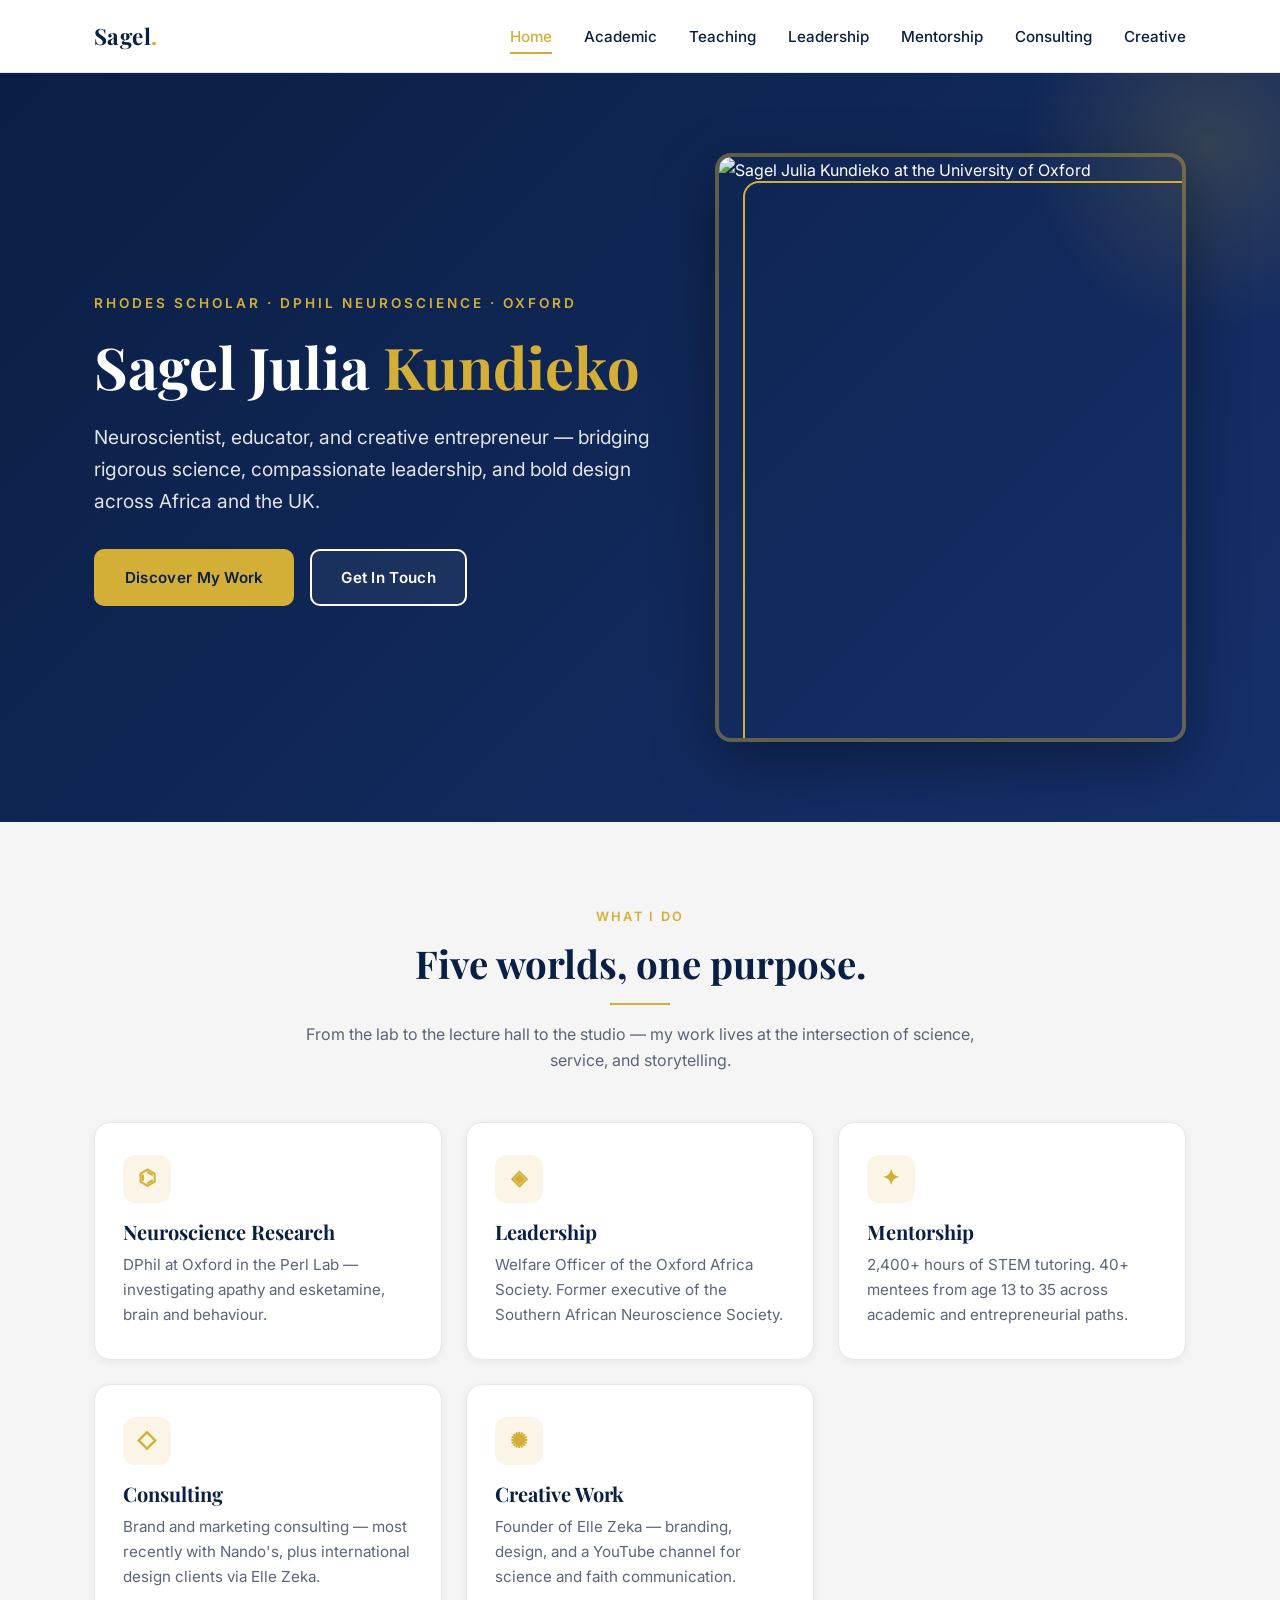
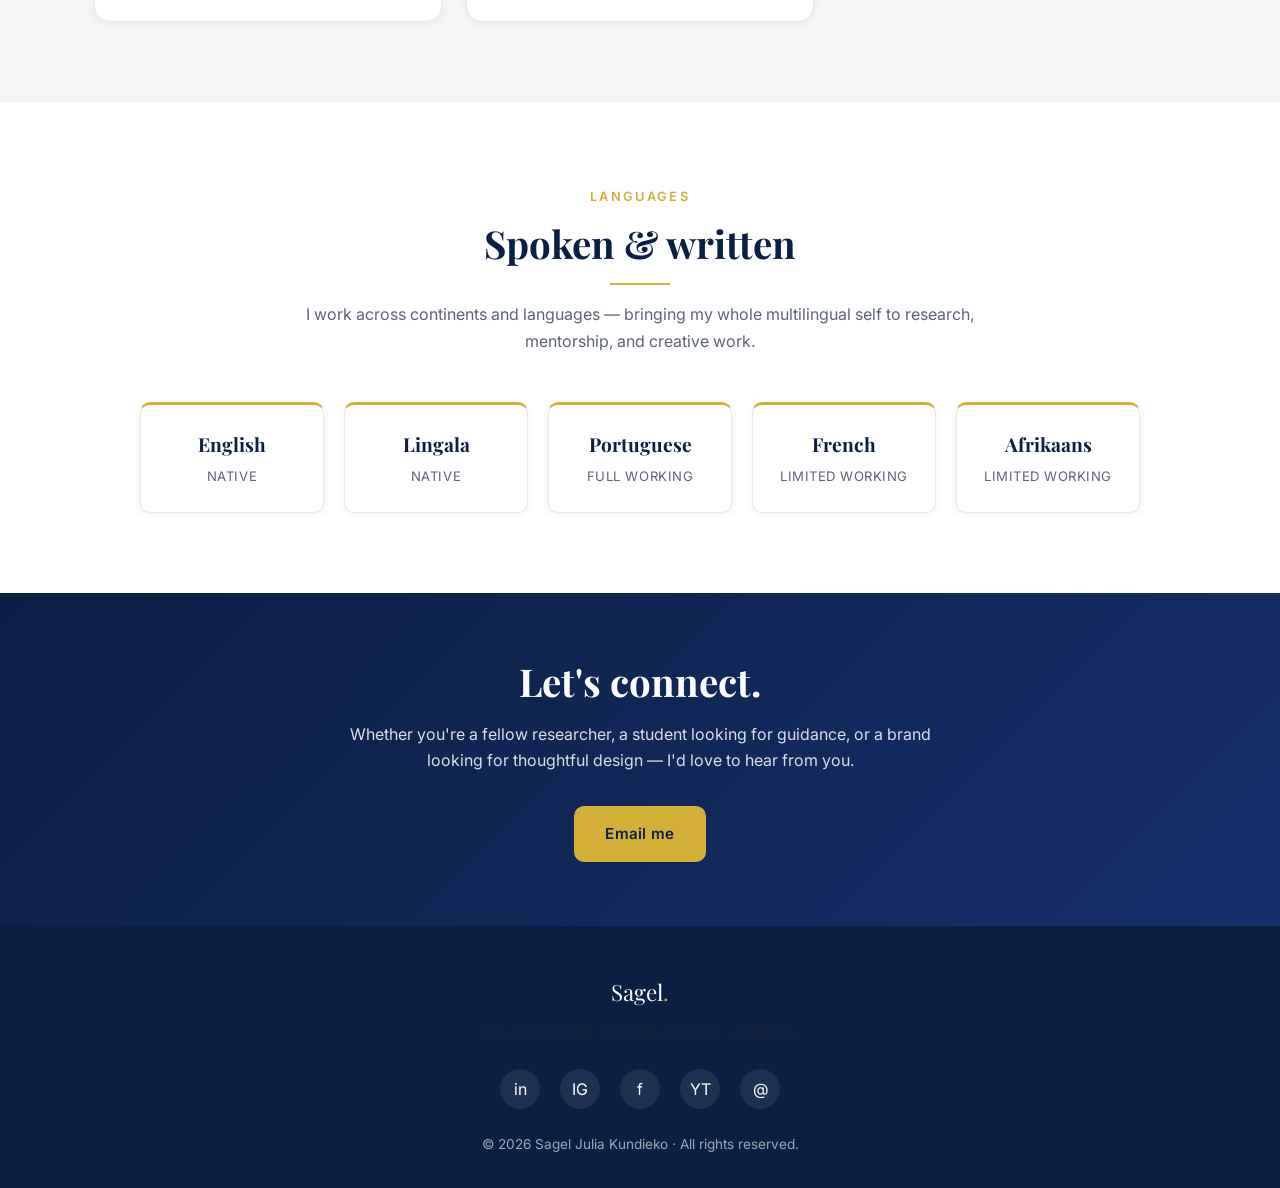
==== index.html @ 95f25abe "Add files via upload" ====
<!DOCTYPE html>
<html lang="en">
<head>
  <meta charset="UTF-8" />
  <meta name="viewport" content="width=device-width, initial-scale=1.0" />
  <meta name="description" content="Sagel Julia Kundieko — Rhodes Scholar, DPhil Neuroscience candidate at Oxford, educator, mentor, consultant, and creative entrepreneur." />
  <meta name="theme-color" content="#0A1F44" />
  <link rel="canonical" href="https://sagelle.github.io/" />
  <link rel="icon" type="image/svg+xml" href="assets/favicon.svg" />

  <!-- Open Graph -->
  <meta property="og:type" content="website" />
  <meta property="og:url" content="https://sagelle.github.io/" />
  <meta property="og:title" content="Sagel Julia Kundieko · Neuroscientist · Rhodes Scholar" />
  <meta property="og:description" content="Rhodes Scholar, DPhil Neuroscience candidate at Oxford. Researcher, educator, mentor, and creative entrepreneur." />
  <meta property="og:image" content="https://sagelle.github.io/assets/sagel-cover.jpg" />
  <meta property="og:image:alt" content="Sagel Julia Kundieko at the University of Oxford" />

  <!-- Twitter -->
  <meta name="twitter:card" content="summary_large_image" />
  <meta name="twitter:title" content="Sagel Julia Kundieko · Neuroscientist · Rhodes Scholar" />
  <meta name="twitter:description" content="Rhodes Scholar, DPhil Neuroscience candidate at Oxford. Researcher, educator, mentor, and creative entrepreneur." />
  <meta name="twitter:image" content="https://sagelle.github.io/assets/sagel-cover.jpg" />

  <title>Sagel Julia Kundieko · Neuroscientist · Rhodes Scholar · Creative</title>

  <link rel="preconnect" href="https://fonts.googleapis.com">
  <link rel="preconnect" href="https://fonts.gstatic.com" crossorigin>
  <link rel="preload" as="image" href="assets/sagel-cover.jpg" />
  <link href="https://fonts.googleapis.com/css2?family=Inter:wght@400;500;600&family=Playfair+Display:wght@600;700&display=swap" rel="stylesheet">
  <link rel="stylesheet" href="styles.css">

  <!-- Person schema for search engines -->
  <script type="application/ld+json">
  {
    "@context": "https://schema.org",
    "@type": "Person",
    "name": "Sagel Julia Kundieko",
    "url": "https://sagelle.github.io",
    "image": "https://sagelle.github.io/assets/sagel-cover.jpg",
    "jobTitle": "DPhil Candidate in Neuroscience",
    "affiliation": { "@type": "Organization", "name": "University of Oxford" },
    "alumniOf": [
      { "@type": "CollegeOrUniversity", "name": "University of Oxford" },
      { "@type": "CollegeOrUniversity", "name": "University of Cape Town" }
    ],
    "award": ["Rhodes Scholarship", "Clarendon Fund Scholarship", "Mandela Rhodes Scholarship"],
    "sameAs": [
      "https://www.linkedin.com/in/sagel-julia-kundieko/",
      "https://www.instagram.com/sageljulia/",
      "https://www.facebook.com/sagel.julia",
      "https://www.youtube.com/@sageljuliakundieko",
      "https://www.rhodeshouse.ox.ac.uk/scholar-community/rhodes-scholar-bios/rhodes-scholars-class-of-2024/sagel-kundieko/",
      "https://www.mandelarhodes.org/scholarship/scholars/sagel-kundieko/"
    ]
  }
  </script>
</head>
<body>
  <a href="#main-content" class="skip-link">Skip to main content</a>

  <!-- ============ NAVIGATION ============ -->
  <nav class="nav" aria-label="Main navigation">
    <div class="container nav__inner">
      <a class="nav__brand" href="index.html">Sagel<span>.</span></a>
      <button class="nav__toggle" aria-label="Open menu" aria-expanded="false" aria-controls="primary-menu">☰</button>
      <ul class="nav__links" id="primary-menu">
        <li><a href="index.html">Home</a></li>
        <li><a href="academic.html">Academic</a></li>
        <li><a href="teaching.html">Teaching</a></li>
        <li><a href="leadership.html">Leadership</a></li>
        <li><a href="mentorship.html">Mentorship</a></li>
        <li><a href="consulting.html">Consulting</a></li>
        <li><a href="ellezeka.html">Creative</a></li>
      </ul>
    </div>
  </nav>

  <main id="main-content">
    <!-- ============ HERO ============ -->
    <header class="hero hero--with-image" id="top">
      <div class="container hero__grid">
        <div class="hero__content">
          <span class="hero__eyebrow">Rhodes Scholar · DPhil Neuroscience · Oxford</span>
          <h1>Sagel Julia <span>Kundieko</span></h1>
          <p class="hero__tagline">
            Neuroscientist, educator, and creative entrepreneur — bridging rigorous science,
            compassionate leadership, and bold design across Africa and the UK.
          </p>
          <div class="hero__cta">
            <a href="#what-i-do" class="btn btn--gold">Discover My Work</a>
            <a href="#connect" class="btn btn--outline">Get In Touch</a>
          </div>
        </div>
        <div class="hero__image">
          <img src="assets/sagel-cover.jpg"
               alt="Sagel Julia Kundieko at the University of Oxford"
               width="800" height="1000" loading="eager" fetchpriority="high" />
          <div class="hero__image-frame" aria-hidden="true"></div>
        </div>
      </div>
    </header>

    <!-- ============ KEY HIGHLIGHTS ============ -->
    <section class="section section--alt" id="what-i-do">
      <div class="container">
        <div class="section-head">
          <span class="eyebrow">What I do</span>
          <h2>Five worlds, one purpose.</h2>
          <hr class="divider-gold">
          <p>From the lab to the lecture hall to the studio — my work lives at the intersection of science, service, and storytelling.</p>
        </div>

        <div class="grid grid--3">
          <article class="card">
            <div class="card__icon" aria-hidden="true">⌬</div>
            <h3>Neuroscience Research</h3>
            <p>DPhil at Oxford in the Perl Lab — investigating apathy and esketamine, brain and behaviour.</p>
          </article>
          <article class="card">
            <div class="card__icon" aria-hidden="true">◈</div>
            <h3>Leadership</h3>
            <p>Welfare Officer of the Oxford Africa Society. Former executive of the Southern African Neuroscience Society.</p>
          </article>
          <article class="card">
            <div class="card__icon" aria-hidden="true">✦</div>
            <h3>Mentorship</h3>
            <p>2,400+ hours of STEM tutoring. 40+ mentees from age 13 to 35 across academic and entrepreneurial paths.</p>
          </article>
          <article class="card">
            <div class="card__icon" aria-hidden="true">◇</div>
            <h3>Consulting</h3>
            <p>Brand and marketing consulting — most recently with Nando's, plus international design clients via Elle Zeka.</p>
          </article>
          <article class="card">
            <div class="card__icon" aria-hidden="true">✺</div>
            <h3>Creative Work</h3>
            <p>Founder of Elle Zeka — branding, design, and a YouTube channel for science and faith communication.</p>
          </article>
        </div>
      </div>
    </section>

    <!-- ============ LANGUAGES ============ -->
    <section class="section" id="languages">
      <div class="container">
        <div class="section-head">
          <span class="eyebrow">Languages</span>
          <h2>Spoken &amp; written</h2>
          <hr class="divider-gold">
          <p>I work across continents and languages — bringing my whole multilingual self to research, mentorship, and creative work.</p>
        </div>

        <div class="languages">
          <div class="language">
            <div class="language__name">English</div>
            <div class="language__level">Native</div>
          </div>
          <div class="language">
            <div class="language__name">Lingala</div>
            <div class="language__level">Native</div>
          </div>
          <div class="language">
            <div class="language__name">Portuguese</div>
            <div class="language__level">Full Working</div>
          </div>
          <div class="language">
            <div class="language__name">French</div>
            <div class="language__level">Limited Working</div>
          </div>
          <div class="language">
            <div class="language__name">Afrikaans</div>
            <div class="language__level">Limited Working</div>
          </div>
        </div>
      </div>
    </section>

    <!-- ============ CTA ============ -->
    <section class="cta-banner" id="connect">
      <div class="container">
        <h2>Let's connect.</h2>
        <p>Whether you're a fellow researcher, a student looking for guidance, or a brand looking for thoughtful design — I'd love to hear from you.</p>
        <a href="mailto:sagelkundieko@gmail.com" class="btn btn--gold">Email me</a>
      </div>
    </section>
  </main>

  <!-- ============ FOOTER ============ -->
  <footer class="footer">
    <div class="container">
      <div class="footer__brand">Sagel<span>.</span></div>
      <p>Neuroscientist · Rhodes Scholar · Creative</p>
      <ul class="footer__socials">
        <li><a href="https://www.linkedin.com/in/sagel-julia-kundieko/" target="_blank" rel="noopener noreferrer" aria-label="LinkedIn">in</a></li>
        <li><a href="https://www.instagram.com/sageljulia/" target="_blank" rel="noopener noreferrer" aria-label="Instagram">IG</a></li>
        <li><a href="https://www.facebook.com/sagel.julia" target="_blank" rel="noopener noreferrer" aria-label="Facebook">f</a></li>
        <li><a href="https://www.youtube.com/@sageljuliakundieko" target="_blank" rel="noopener noreferrer" aria-label="YouTube">YT</a></li>
        <li><a href="mailto:sagelkundieko@gmail.com" aria-label="Email">@</a></li>
      </ul>
      <p class="footer__copy">© <span id="year"></span> Sagel Julia Kundieko · All rights reserved.</p>
    </div>
  </footer>

  <script src="script.js"></script>
</body>
</html>
---- styles.css ----
/* =========================================================
   SAGELLE — Personal Website
   Shared stylesheet
   Palette: Gold #D4AF37 · Deep Blue #0A1F44 · White · Light Grey #F5F5F5
   Fonts:   Playfair Display (headings) · Inter (body)
   ========================================================= */

/* ---------- 1. CSS Variables (theme tokens) ---------- */
:root {
  --gold: #D4AF37;
  --gold-soft: #e8cf7a;
  --blue: #0A1F44;
  --blue-light: #16306b;
  --white: #FFFFFF;
  --grey: #F5F5F5;
  --grey-mid: #e5e7eb;
  --text: #1a2238;
  --muted: #5b6478;

  --font-serif: 'Playfair Display', Georgia, serif;
  --font-sans:  'Inter', -apple-system, BlinkMacSystemFont, 'Segoe UI', sans-serif;

  --radius: 10px;
  --radius-lg: 16px;
  --shadow-sm: 0 2px 8px rgba(10, 31, 68, 0.06);
  --shadow-md: 0 8px 24px rgba(10, 31, 68, 0.10);
  --shadow-lg: 0 16px 40px rgba(10, 31, 68, 0.14);

  --container: 1140px;
  --transition: 0.25s ease;
}

/* ---------- 2. Reset & base ---------- */
* { margin: 0; padding: 0; box-sizing: border-box; }

html { scroll-behavior: smooth; }
body, html { overflow-x: hidden; }

/* Skip-to-content link (accessibility) */
.skip-link {
  position: absolute;
  top: -100px;
  left: 1rem;
  background: var(--gold);
  color: var(--blue);
  padding: 0.75rem 1.25rem;
  border-radius: 6px;
  font-weight: 600;
  z-index: 1000;
  transition: top 0.2s ease;
  text-decoration: none;
}
.skip-link:focus {
  top: 1rem;
  outline: 3px solid var(--blue);
  outline-offset: 2px;
}

/* Visible focus styles for keyboard users */
*:focus-visible {
  outline: 3px solid var(--gold);
  outline-offset: 2px;
  border-radius: 4px;
}
.btn:focus-visible,
.nav__links a:focus-visible {
  outline-offset: 4px;
}

body {
  font-family: var(--font-sans);
  color: var(--text);
  background: var(--white);
  line-height: 1.65;
  font-size: 16px;
  -webkit-font-smoothing: antialiased;
}

img { max-width: 100%; display: block; }
a { color: inherit; text-decoration: none; transition: color var(--transition); }
a:hover { color: var(--gold); }

h1, h2, h3, h4 {
  font-family: var(--font-serif);
  color: var(--blue);
  line-height: 1.25;
  font-weight: 700;
}
h1 { font-size: clamp(2.2rem, 5vw, 3.6rem); }
h2 { font-size: clamp(1.7rem, 3.5vw, 2.4rem); }
h3 { font-size: 1.25rem; }
h4 { font-size: 1.05rem; }

p { color: var(--text); }

/* ---------- 3. Layout helpers ---------- */
.container {
  max-width: var(--container);
  margin: 0 auto;
  padding: 0 1.5rem;
}

.section {
  padding: 5rem 0;
}
.section--alt { background: var(--grey); }
.section--dark { background: var(--blue); color: var(--white); }
.section--dark h2,
.section--dark h3 { color: var(--white); }
.section--dark p { color: rgba(255,255,255,0.85); }

.section-head {
  text-align: center;
  max-width: 720px;
  margin: 0 auto 3rem;
}
.section-head .eyebrow {
  display: inline-block;
  font-size: 0.8rem;
  letter-spacing: 0.18em;
  text-transform: uppercase;
  color: var(--gold);
  font-weight: 600;
  margin-bottom: 0.75rem;
}
.section-head p {
  color: var(--muted);
  margin-top: 0.75rem;
}

/* Thin gold divider */
.divider-gold {
  width: 60px;
  height: 2px;
  background: var(--gold);
  border: none;
  margin: 1rem auto;
}

/* ---------- 4. Navigation ---------- */
.nav {
  position: sticky;
  top: 0;
  z-index: 100;
  background: rgba(255,255,255,0.96);
  backdrop-filter: saturate(180%) blur(8px);
  border-bottom: 1px solid var(--grey-mid);
}
.nav__inner {
  display: flex;
  align-items: center;
  justify-content: space-between;
  height: 72px;
}
.nav__brand {
  font-family: var(--font-serif);
  font-size: 1.4rem;
  font-weight: 700;
  color: var(--blue);
  letter-spacing: 0.02em;
}
.nav__brand span { color: var(--gold); }

.nav__links {
  display: flex;
  gap: 2rem;
  list-style: none;
}
.nav__links a {
  font-size: 0.95rem;
  font-weight: 500;
  color: var(--blue);
  position: relative;
  padding: 0.25rem 0;
}
.nav__links a::after {
  content: '';
  position: absolute;
  left: 0; bottom: -4px;
  width: 0; height: 2px;
  background: var(--gold);
  transition: width var(--transition);
}
.nav__links a:hover::after,
.nav__links a.active::after { width: 100%; }
.nav__links a.active { color: var(--gold); }

.nav__toggle {
  display: none;
  background: none;
  border: none;
  cursor: pointer;
  font-size: 1.5rem;
  color: var(--blue);
}

/* ---------- 5. Buttons ---------- */
.btn {
  display: inline-block;
  padding: 0.85rem 1.8rem;
  border-radius: var(--radius);
  font-weight: 600;
  font-size: 0.95rem;
  letter-spacing: 0.02em;
  cursor: pointer;
  border: 2px solid transparent;
  transition: all var(--transition);
}
.btn--gold {
  background: var(--gold);
  color: var(--blue);
  border-color: var(--gold);
}
.btn--gold:hover {
  background: transparent;
  color: var(--gold);
}
.btn--outline {
  background: transparent;
  color: var(--blue);
  border-color: var(--blue);
}
.btn--outline:hover {
  background: var(--blue);
  color: var(--white);
}
.section--dark .btn--outline,
.hero .btn--outline {
  color: var(--white);
  border-color: var(--white);
  background: rgba(255,255,255,0.05);
}
.section--dark .btn--outline:hover,
.hero .btn--outline:hover {
  background: var(--gold);
  color: var(--blue);
  border-color: var(--gold);
}

/* ---------- 6. Hero ---------- */
.hero {
  background: linear-gradient(135deg, var(--blue) 0%, var(--blue-light) 100%);
  color: var(--white);
  padding: 6rem 0 5rem;
  position: relative;
  overflow: hidden;
}
.hero::before {
  content: '';
  position: absolute;
  top: -120px; right: -120px;
  width: 380px; height: 380px;
  background: radial-gradient(circle, rgba(212,175,55,0.18), transparent 70%);
  border-radius: 50%;
}
.hero__inner { position: relative; max-width: 820px; }
.hero__eyebrow {
  display: inline-block;
  color: var(--gold);
  letter-spacing: 0.22em;
  text-transform: uppercase;
  font-size: 0.85rem;
  font-weight: 600;
  margin-bottom: 1rem;
}
.hero h1 { color: var(--white); margin-bottom: 1.25rem; }
.hero h1 span { color: var(--gold); }
.hero__tagline {
  font-size: 1.2rem;
  color: rgba(255,255,255,0.88);
  margin-bottom: 2rem;
  max-width: 640px;
}
.hero__cta { display: flex; gap: 1rem; flex-wrap: wrap; }

/* Compact hero for sub-pages */
.hero--compact { padding: 4rem 0 3rem; }
.hero--compact h1 { font-size: clamp(1.9rem, 4vw, 2.8rem); }

/* Hero with cover image (home page) */
.hero--with-image { padding: 5rem 0 5rem; }
.hero__grid {
  display: grid;
  grid-template-columns: 1.2fr 1fr;
  gap: 3.5rem;
  align-items: center;
  position: relative;
}
.hero__content { position: relative; z-index: 2; }
.hero__image {
  position: relative;
  z-index: 2;
  aspect-ratio: 4 / 5;
  border-radius: var(--radius-lg);
  overflow: hidden;
  box-shadow: 0 20px 60px rgba(0,0,0,0.35);
  border: 4px solid rgba(212,175,55,0.4);
}
.hero__image img {
  width: 100%;
  height: 100%;
  object-fit: cover;
  display: block;
}
.hero__image-frame {
  position: absolute;
  top: 1.5rem; left: 1.5rem;
  right: -1.5rem; bottom: -1.5rem;
  border: 2px solid var(--gold);
  border-radius: var(--radius-lg);
  z-index: 1;
  pointer-events: none;
}

@media (max-width: 900px) {
  .hero__grid { grid-template-columns: 1fr; gap: 2.5rem; }
  .hero__image { max-width: 360px; margin: 0 auto; }
  .hero__image-frame { display: none; }
}

/* ---------- 7. Cards & grids ---------- */
.grid {
  display: grid;
  gap: 1.5rem;
}
.grid--2 { grid-template-columns: repeat(2, 1fr); }
.grid--3 { grid-template-columns: repeat(3, 1fr); }
.grid--4 { grid-template-columns: repeat(4, 1fr); }

.card {
  background: var(--white);
  border: 1px solid var(--grey-mid);
  border-radius: var(--radius-lg);
  padding: 2rem 1.75rem;
  box-shadow: var(--shadow-sm);
  transition: transform var(--transition), box-shadow var(--transition), border-color var(--transition);
}
.card:hover {
  transform: translateY(-4px);
  box-shadow: var(--shadow-md);
  border-color: var(--gold-soft);
}
.card__icon {
  width: 48px; height: 48px;
  border-radius: 12px;
  background: rgba(212,175,55,0.12);
  color: var(--gold);
  display: flex;
  align-items: center;
  justify-content: center;
  font-size: 1.3rem;
  margin-bottom: 1rem;
  font-weight: 700;
}
.card h3 { margin-bottom: 0.5rem; }
.card p { color: var(--muted); font-size: 0.95rem; }

/* ---------- 8. Bio / About ---------- */
.about {
  display: grid;
  grid-template-columns: 1fr 1.4fr;
  gap: 3rem;
  align-items: start;
}
.about__photo {
  background: var(--grey);
  border-radius: var(--radius-lg);
  aspect-ratio: 3 / 4;
  display: flex;
  align-items: center;
  justify-content: center;
  color: var(--muted);
  font-style: italic;
  border: 1px solid var(--grey-mid);
}
.about__photo-wrap {
  border-radius: var(--radius-lg);
  overflow: hidden;
  aspect-ratio: 3 / 4;
  box-shadow: var(--shadow-md);
  border: 3px solid var(--gold);
  position: relative;
}
.about__img {
  width: 100%; height: 100%;
  object-fit: cover;
  display: block;
}
.about p + p { margin-top: 1rem; }

/* ---------- 9. Timeline (education / experience) ---------- */
.timeline {
  position: relative;
  padding-left: 2rem;
  border-left: 2px solid var(--gold);
}
.timeline__item { position: relative; padding-bottom: 2rem; }
.timeline__item:last-child { padding-bottom: 0; }
.timeline__item::before {
  content: '';
  position: absolute;
  left: -2.6rem;
  top: 0.4rem;
  width: 12px; height: 12px;
  background: var(--gold);
  border-radius: 50%;
  box-shadow: 0 0 0 4px rgba(212,175,55,0.2);
}
.timeline__date {
  font-size: 0.85rem;
  font-weight: 600;
  color: var(--gold);
  letter-spacing: 0.06em;
  text-transform: uppercase;
}
.timeline__title { margin: 0.25rem 0 0.4rem; }
.timeline__place { color: var(--muted); font-size: 0.95rem; margin-bottom: 0.5rem; }

/* ---------- 10. Lists ---------- */
.list-checks { list-style: none; }
.list-checks li {
  position: relative;
  padding-left: 1.75rem;
  margin-bottom: 0.6rem;
  color: var(--text);
}
.list-checks li::before {
  content: '✦';
  position: absolute;
  left: 0; top: 0;
  color: var(--gold);
  font-weight: 700;
}

/* ---------- 11. Skills tags ---------- */
.tags { display: flex; flex-wrap: wrap; gap: 0.6rem; }
.tag {
  background: var(--white);
  border: 1px solid var(--grey-mid);
  color: var(--blue);
  padding: 0.45rem 0.95rem;
  border-radius: 999px;
  font-size: 0.85rem;
  font-weight: 500;
  transition: all var(--transition);
}
.tag:hover {
  background: var(--gold);
  color: var(--blue);
  border-color: var(--gold);
}

/* ---------- 12. Video / portfolio cards ---------- */
.video-card {
  background: var(--white);
  border-radius: var(--radius-lg);
  overflow: hidden;
  border: 1px solid var(--grey-mid);
  box-shadow: var(--shadow-sm);
  transition: transform var(--transition), box-shadow var(--transition);
  display: block;
}
.video-card:hover {
  transform: translateY(-4px);
  box-shadow: var(--shadow-md);
}
.video-card__thumb {
  aspect-ratio: 16 / 9;
  background: linear-gradient(135deg, var(--blue), var(--blue-light));
  position: relative;
  display: flex;
  align-items: center;
  justify-content: center;
}
.video-card__thumb::after {
  content: '▶';
  width: 56px; height: 56px;
  background: var(--gold);
  color: var(--blue);
  border-radius: 50%;
  display: flex;
  align-items: center;
  justify-content: center;
  font-size: 1.25rem;
}
.video-card__body { padding: 1.25rem 1.25rem 1.5rem; }
.video-card__body h3 { font-size: 1.05rem; margin-bottom: 0.25rem; }
.video-card__body p { color: var(--muted); font-size: 0.9rem; }

/* Portfolio (Elle Zeka) */
.portfolio-grid {
  display: grid;
  grid-template-columns: repeat(3, 1fr);
  gap: 1.25rem;
}
.portfolio-item {
  aspect-ratio: 1;
  background: linear-gradient(135deg, var(--grey), #e9ecf2);
  border-radius: var(--radius-lg);
  display: flex;
  align-items: center;
  justify-content: center;
  color: var(--muted);
  font-style: italic;
  border: 1px solid var(--grey-mid);
  transition: transform var(--transition), box-shadow var(--transition);
  cursor: pointer;
  overflow: hidden;
  position: relative;
}
.portfolio-item:hover {
  transform: scale(1.02);
  box-shadow: var(--shadow-md);
}
.portfolio-item:nth-child(3n+1) { background: linear-gradient(135deg, #f1ecde, #e9d8a6); }
.portfolio-item:nth-child(3n+2) { background: linear-gradient(135deg, #dde3ef, #b8c6e3); }
.portfolio-item:nth-child(3n+3) { background: linear-gradient(135deg, var(--grey), #d8dde7); }

/* ---------- 13. Testimonials ---------- */
.quote {
  background: var(--white);
  border-radius: var(--radius-lg);
  border: 1px solid var(--grey-mid);
  padding: 2rem;
  position: relative;
  box-shadow: var(--shadow-sm);
}
.quote::before {
  content: '"';
  position: absolute;
  top: 0.4rem; left: 1rem;
  font-family: var(--font-serif);
  font-size: 4rem;
  color: var(--gold);
  line-height: 1;
}
.quote__text { font-style: italic; color: var(--text); margin-bottom: 1rem; padding-left: 0.5rem; }
.quote__author { font-weight: 600; color: var(--blue); padding-left: 0.5rem; }
.quote__role { color: var(--muted); font-size: 0.9rem; padding-left: 0.5rem; }

/* ---------- 14. CTA banner ---------- */
.cta-banner {
  background: linear-gradient(135deg, var(--blue), var(--blue-light));
  color: var(--white);
  padding: 4rem 0;
  text-align: center;
}
.cta-banner h2 { color: var(--white); margin-bottom: 1rem; }
.cta-banner p {
  color: rgba(255,255,255,0.85);
  max-width: 600px;
  margin: 0 auto 2rem;
}

/* ---------- 15. Footer ---------- */
.footer {
  background: var(--blue);
  color: rgba(255,255,255,0.8);
  padding: 3rem 0 2rem;
  text-align: center;
}
.footer__brand {
  font-family: var(--font-serif);
  font-size: 1.4rem;
  color: var(--white);
  margin-bottom: 0.5rem;
}
.footer__brand span { color: var(--gold); }
.footer__socials {
  display: flex;
  justify-content: center;
  gap: 1.25rem;
  margin: 1.5rem 0;
  list-style: none;
}
.footer__socials a {
  width: 40px; height: 40px;
  border-radius: 50%;
  background: rgba(255,255,255,0.08);
  display: flex;
  align-items: center;
  justify-content: center;
  color: var(--white);
  transition: all var(--transition);
}
.footer__socials a:hover {
  background: var(--gold);
  color: var(--blue);
  transform: translateY(-2px);
}
.footer__copy { font-size: 0.85rem; color: rgba(255,255,255,0.6); }

/* ---------- Languages list ---------- */
.languages {
  display: grid;
  grid-template-columns: repeat(5, 1fr);
  gap: 1.25rem;
  max-width: 1000px;
  margin: 0 auto;
}
.language {
  background: var(--white);
  border: 1px solid var(--grey-mid);
  border-top: 3px solid var(--gold);
  border-radius: var(--radius);
  padding: 1.5rem 1rem;
  text-align: center;
  box-shadow: var(--shadow-sm);
  transition: transform var(--transition), box-shadow var(--transition);
}
.language:hover {
  transform: translateY(-3px);
  box-shadow: var(--shadow-md);
}
.language__name {
  font-family: var(--font-serif);
  font-size: 1.2rem;
  font-weight: 700;
  color: var(--blue);
  margin-bottom: 0.35rem;
}
.language__level {
  font-size: 0.82rem;
  color: var(--muted);
  letter-spacing: 0.04em;
  text-transform: uppercase;
}
@media (max-width: 900px) {
  .languages { grid-template-columns: repeat(2, 1fr); }
}
@media (max-width: 480px) {
  .languages { grid-template-columns: 1fr; }
}

/* Feature card variant — for highlighted research card */
.card--feature {
  background: linear-gradient(135deg, var(--blue), var(--blue-light));
  color: var(--white);
  border-color: var(--gold);
}
.card--feature h3 { color: var(--white); }
.card--feature p { color: rgba(255,255,255,0.92); }
.card--feature strong { color: var(--gold); }
.card--feature .card__icon {
  background: rgba(212,175,55,0.25);
  color: var(--gold);
}

/* ---------- 16. Stats row ---------- */
.stats {
  display: grid;
  grid-template-columns: repeat(4, 1fr);
  gap: 2rem;
  text-align: center;
}
.stat__number {
  font-family: var(--font-serif);
  font-size: 2.6rem;
  color: var(--gold);
  font-weight: 700;
  line-height: 1;
}
.stat__label {
  margin-top: 0.5rem;
  color: var(--muted);
  font-size: 0.9rem;
  letter-spacing: 0.04em;
  text-transform: uppercase;
}
.section--dark .stat__label { color: rgba(255,255,255,0.75); }

/* ---------- 17. Two-column content ---------- */
.two-col {
  display: grid;
  grid-template-columns: 1fr 1fr;
  gap: 3rem;
  align-items: start;
}

/* ---------- 18. Responsive ---------- */
@media (max-width: 960px) {
  .grid--3, .grid--4 { grid-template-columns: repeat(2, 1fr); }
  .about, .two-col { grid-template-columns: 1fr; }
  .stats { grid-template-columns: repeat(2, 1fr); }
  .portfolio-grid { grid-template-columns: repeat(2, 1fr); }
}
@media (max-width: 640px) {
  .section { padding: 3.5rem 0; }
  .grid--2, .grid--3, .grid--4 { grid-template-columns: 1fr; }
  .portfolio-grid { grid-template-columns: 1fr; }
  .stats { grid-template-columns: 1fr 1fr; gap: 1.25rem; }
  .stat__number { font-size: 2rem; }

  /* Hero eyebrow — relax letter-spacing on small screens to avoid awkward wraps */
  .hero__eyebrow {
    letter-spacing: 0.08em;
    font-size: 0.72rem;
  }
  .section-head .eyebrow {
    letter-spacing: 0.1em;
    font-size: 0.72rem;
  }

  /* Mobile nav */
  .nav__toggle { display: block; }
  .nav__links {
    position: absolute;
    top: 72px;
    left: 0; right: 0;
    background: var(--white);
    flex-direction: column;
    padding: 1.5rem;
    gap: 1rem;
    border-bottom: 1px solid var(--grey-mid);
    box-shadow: var(--shadow-md);
    display: none;
  }
  .nav__links.is-open { display: flex; }
  .hero__cta { flex-direction: column; gap: 0.75rem; }
  .hero__cta .btn { width: 100%; text-align: center; }
}

@media (max-width: 480px) {
  .btn { padding: 0.7rem 1.4rem; font-size: 0.9rem; }
  .hero__cta .btn { padding: 0.75rem 1.25rem; }
  h1 { font-size: clamp(1.7rem, 7vw, 2.2rem); }
  .hero__tagline { font-size: 1rem; }
}
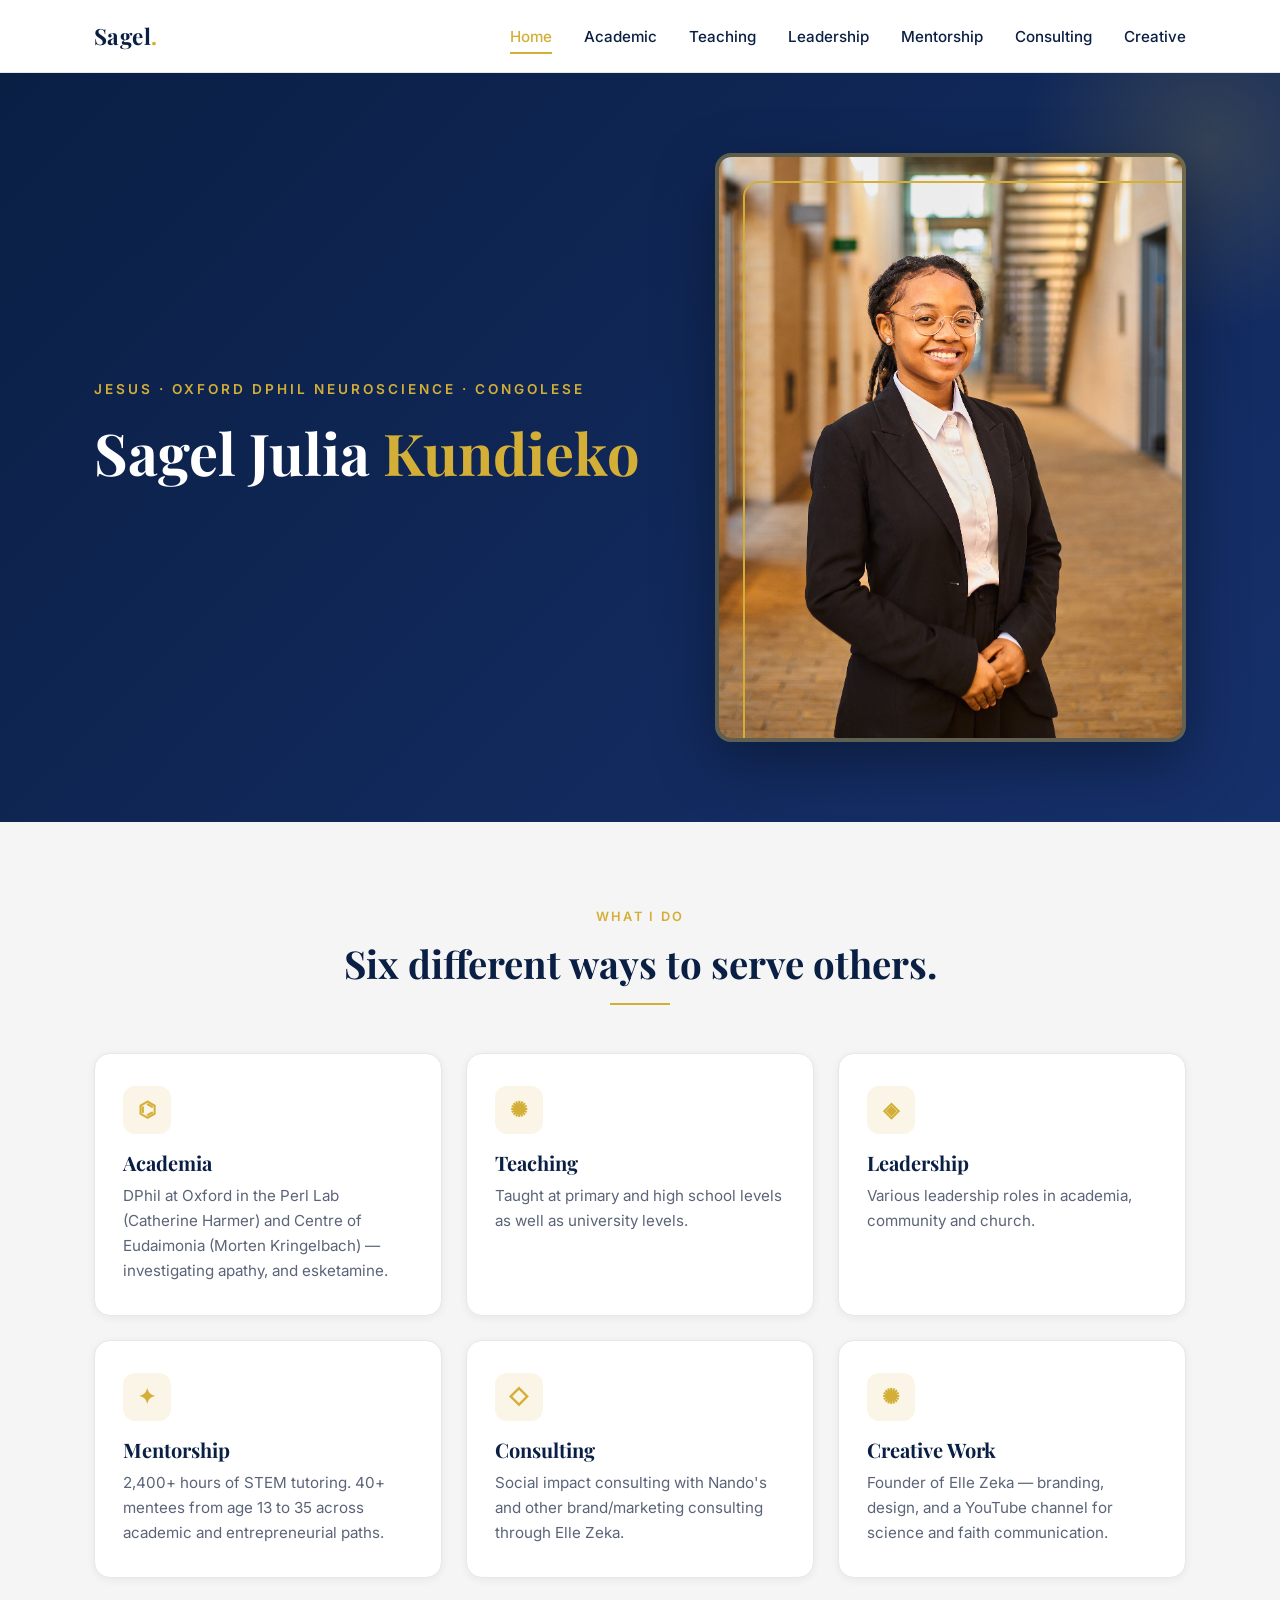
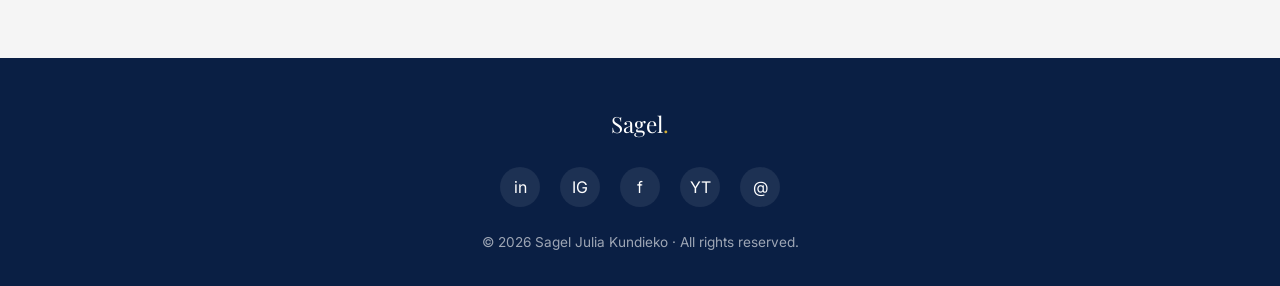
==== commit 9e50c309: "Add files via upload" ====
--- a/index.html
+++ b/index.html
@@ -81,16 +81,11 @@
     <header class="hero hero--with-image" id="top">
       <div class="container hero__grid">
         <div class="hero__content">
-          <span class="hero__eyebrow">Rhodes Scholar · DPhil Neuroscience · Oxford</span>
+          <span class="hero__eyebrow">JESUS · Oxford DPhil Neuroscience ·  Congolese</span>
           <h1>Sagel Julia <span>Kundieko</span></h1>
           <p class="hero__tagline">
-            Neuroscientist, educator, and creative entrepreneur — bridging rigorous science,
-            compassionate leadership, and bold design across Africa and the UK.
+            
           </p>
-          <div class="hero__cta">
-            <a href="#what-i-do" class="btn btn--gold">Discover My Work</a>
-            <a href="#connect" class="btn btn--outline">Get In Touch</a>
-          </div>
         </div>
         <div class="hero__image">
           <img src="assets/sagel-cover.jpg"
@@ -106,91 +101,63 @@
       <div class="container">
         <div class="section-head">
           <span class="eyebrow">What I do</span>
-          <h2>Five worlds, one purpose.</h2>
+          <h2>Six different ways to serve others.</h2>
           <hr class="divider-gold">
-          <p>From the lab to the lecture hall to the studio — my work lives at the intersection of science, service, and storytelling.</p>
         </div>
 
         <div class="grid grid--3">
           <article class="card">
+            <a href="academic.html">
             <div class="card__icon" aria-hidden="true">⌬</div>
-            <h3>Neuroscience Research</h3>
-            <p>DPhil at Oxford in the Perl Lab — investigating apathy and esketamine, brain and behaviour.</p>
+            <h3>Academia</h3>
+            <p>DPhil at Oxford in the Perl Lab (Catherine Harmer) and Centre of Eudaimonia (Morten Kringelbach) — investigating apathy, and esketamine.</p>
+         </a>
           </article>
           <article class="card">
+            <a href="teaching.html">
+            <div class="card__icon" aria-hidden="true">✺</div>
+            <h3>Teaching</h3>
+            <p>Taught at primary and high school levels as well as university levels.</p>
+         </a>          
+          </article>
+          <article class="card">
+            <a href="leadership.html">
             <div class="card__icon" aria-hidden="true">◈</div>
             <h3>Leadership</h3>
-            <p>Welfare Officer of the Oxford Africa Society. Former executive of the Southern African Neuroscience Society.</p>
+            <p>Various leadership roles in academia, community and church.</p>
+         </a>
           </article>
           <article class="card">
+            <a href="mentorship.html">
             <div class="card__icon" aria-hidden="true">✦</div>
             <h3>Mentorship</h3>
             <p>2,400+ hours of STEM tutoring. 40+ mentees from age 13 to 35 across academic and entrepreneurial paths.</p>
+         </a> 
           </article>
           <article class="card">
+            <a href="consulting.html">
             <div class="card__icon" aria-hidden="true">◇</div>
             <h3>Consulting</h3>
-            <p>Brand and marketing consulting — most recently with Nando's, plus international design clients via Elle Zeka.</p>
+            <p>Social impact consulting with Nando's and other brand/marketing consulting through Elle Zeka.</p>
+         </a>
           </article>
           <article class="card">
+            <a href="ellezeka.html">
             <div class="card__icon" aria-hidden="true">✺</div>
             <h3>Creative Work</h3>
             <p>Founder of Elle Zeka — branding, design, and a YouTube channel for science and faith communication.</p>
+         </a>
           </article>
+        </a>
         </div>
       </div>
     </section>
 
-    <!-- ============ LANGUAGES ============ -->
-    <section class="section" id="languages">
-      <div class="container">
-        <div class="section-head">
-          <span class="eyebrow">Languages</span>
-          <h2>Spoken &amp; written</h2>
-          <hr class="divider-gold">
-          <p>I work across continents and languages — bringing my whole multilingual self to research, mentorship, and creative work.</p>
-        </div>
-
-        <div class="languages">
-          <div class="language">
-            <div class="language__name">English</div>
-            <div class="language__level">Native</div>
-          </div>
-          <div class="language">
-            <div class="language__name">Lingala</div>
-            <div class="language__level">Native</div>
-          </div>
-          <div class="language">
-            <div class="language__name">Portuguese</div>
-            <div class="language__level">Full Working</div>
-          </div>
-          <div class="language">
-            <div class="language__name">French</div>
-            <div class="language__level">Limited Working</div>
-          </div>
-          <div class="language">
-            <div class="language__name">Afrikaans</div>
-            <div class="language__level">Limited Working</div>
-          </div>
-        </div>
-      </div>
-    </section>
-
-    <!-- ============ CTA ============ -->
-    <section class="cta-banner" id="connect">
-      <div class="container">
-        <h2>Let's connect.</h2>
-        <p>Whether you're a fellow researcher, a student looking for guidance, or a brand looking for thoughtful design — I'd love to hear from you.</p>
-        <a href="mailto:sagelkundieko@gmail.com" class="btn btn--gold">Email me</a>
-      </div>
-    </section>
-  </main>
 
   <!-- ============ FOOTER ============ -->
   <footer class="footer">
     <div class="container">
       <div class="footer__brand">Sagel<span>.</span></div>
-      <p>Neuroscientist · Rhodes Scholar · Creative</p>
       <ul class="footer__socials">
         <li><a href="https://www.linkedin.com/in/sagel-julia-kundieko/" target="_blank" rel="noopener noreferrer" aria-label="LinkedIn">in</a></li>
         <li><a href="https://www.instagram.com/sageljulia/" target="_blank" rel="noopener noreferrer" aria-label="Instagram">IG</a></li>
--- a/styles.css
+++ b/styles.css
@@ -471,6 +471,14 @@
   display: flex;
   align-items: center;
   justify-content: center;
+  overflow: hidden;
+}
+.video-card__thumb img {
+  position: absolute;
+  inset: 0;
+  width: 100%;
+  height: 100%;
+  object-fit: cover;
 }
 .video-card__thumb::after {
   content: '▶';
@@ -482,6 +490,14 @@
   align-items: center;
   justify-content: center;
   font-size: 1.25rem;
+}
+.video-card__thumb--split::after { display: none; }
+.video-card__thumb--split img {
+  position: static;
+  width: 50%;
+  height: 100%;
+  object-fit: cover;
+  flex-shrink: 0;
 }
 .video-card__body { padding: 1.25rem 1.25rem 1.5rem; }
 .video-card__body h3 { font-size: 1.05rem; margin-bottom: 0.25rem; }
